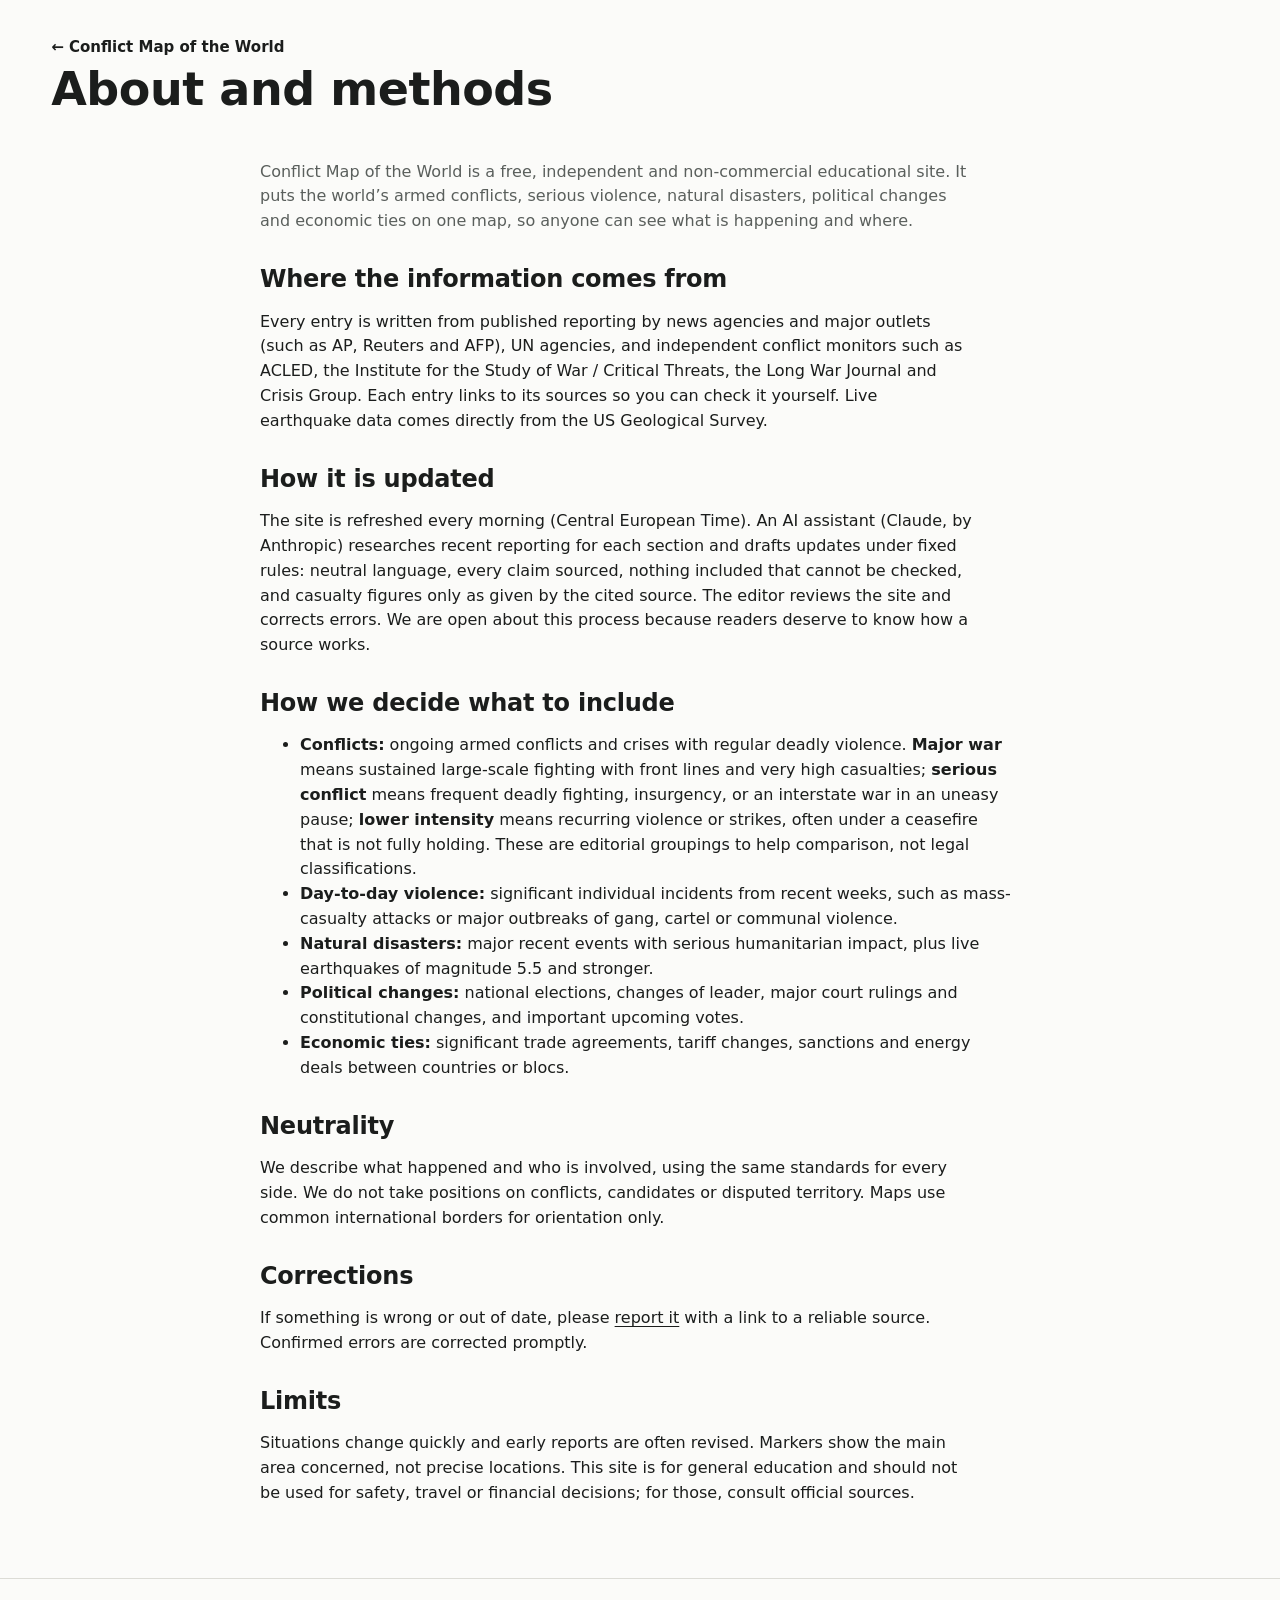
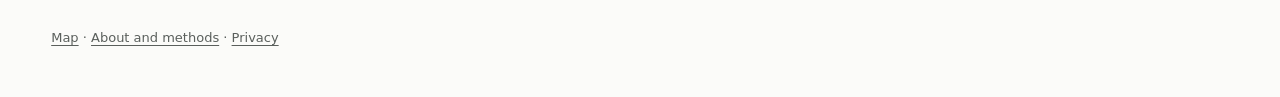
==== about.html @ ca09e101 "Launch Conflict Map of the World: five-tab site, seed data, Pages deploy Co-Authored-By: Claude Opus" ====
<!DOCTYPE html>
<html lang="en">
<head>
<meta charset="utf-8">
<meta name="viewport" content="width=device-width, initial-scale=1">
<meta http-equiv="Content-Security-Policy" content="default-src 'self'; style-src 'self'; img-src 'self' data:; object-src 'none'; base-uri 'self'; form-action 'none'">
<title>About and methods · Conflict Map of the World</title>
<link rel="icon" href="favicon.svg" type="image/svg+xml">
<link rel="stylesheet" href="assets/style.css">
</head>
<body>
<header class="band head"><div class="wrap"><p class="brand"><a href="./">← Conflict Map of the World</a></p><h1>About and methods</h1></div></header>
<main class="band"><div class="wrap doc">
<p class="lede">Conflict Map of the World is a free, independent and non-commercial educational site. It puts the world’s armed conflicts, serious violence, natural disasters, political changes and economic ties on one map, so anyone can see what is happening and where.</p>

<h2>Where the information comes from</h2>
<p>Every entry is written from published reporting by news agencies and major outlets (such as AP, Reuters and AFP), UN agencies, and independent conflict monitors such as ACLED, the Institute for the Study of War / Critical Threats, the Long War Journal and Crisis Group. Each entry links to its sources so you can check it yourself. Live earthquake data comes directly from the US Geological Survey.</p>

<h2>How it is updated</h2>
<p>The site is refreshed every morning (Central European Time). An AI assistant (Claude, by Anthropic) researches recent reporting for each section and drafts updates under fixed rules: neutral language, every claim sourced, nothing included that cannot be checked, and casualty figures only as given by the cited source. The editor reviews the site and corrects errors. We are open about this process because readers deserve to know how a source works.</p>

<h2>How we decide what to include</h2>
<ul>
<li><b>Conflicts:</b> ongoing armed conflicts and crises with regular deadly violence. <b>Major war</b> means sustained large-scale fighting with front lines and very high casualties; <b>serious conflict</b> means frequent deadly fighting, insurgency, or an interstate war in an uneasy pause; <b>lower intensity</b> means recurring violence or strikes, often under a ceasefire that is not fully holding. These are editorial groupings to help comparison, not legal classifications.</li>
<li><b>Day-to-day violence:</b> significant individual incidents from recent weeks, such as mass-casualty attacks or major outbreaks of gang, cartel or communal violence.</li>
<li><b>Natural disasters:</b> major recent events with serious humanitarian impact, plus live earthquakes of magnitude 5.5 and stronger.</li>
<li><b>Political changes:</b> national elections, changes of leader, major court rulings and constitutional changes, and important upcoming votes.</li>
<li><b>Economic ties:</b> significant trade agreements, tariff changes, sanctions and energy deals between countries or blocs.</li>
</ul>

<h2>Neutrality</h2>
<p>We describe what happened and who is involved, using the same standards for every side. We do not take positions on conflicts, candidates or disputed territory. Maps use common international borders for orientation only.</p>

<h2>Corrections</h2>
<p>If something is wrong or out of date, please <a href="https://github.com/LA5996/conflictmapoftheworld/issues/new" rel="noopener">report it</a> with a link to a reliable source. Confirmed errors are corrected promptly.</p>

<h2>Limits</h2>
<p>Situations change quickly and early reports are often revised. Markers show the main area concerned, not precise locations. This site is for general education and should not be used for safety, travel or financial decisions; for those, consult official sources.</p>
</div></main>
<footer class="band foot"><div class="wrap"><p class="small"><a href="./">Map</a> · <a href="about.html">About and methods</a> · <a href="privacy.html">Privacy</a></p></div></footer>
</body></html>
---- assets/style.css ----
/*
VOICE: a sober atlas from a newspaper graphics desk: factual, calm, nothing sensational.
IDEA: a printed world atlas plate with an index beneath it, one plate per topic.
PICTURE: a large world map; markers coloured by type, trade ties drawn as arcs.
COLOUR and TYPE: pale sea, warm grey land, one colour set per tab; system sans (no third-party fonts, for privacy).
LAYOUT: brand row, tabs, map + detail panel, filters, index table, footer with methods.
*/
:root{color-scheme:light dark;
--bg:light-dark(#fbfbf9,#111413);--ink:light-dark(#1b1d1c,#e9ebe8);--mute:light-dark(#5a5f5c,#9ea5a0);
--sea:light-dark(#e6eef0,#16201f);--land:light-dark(#d9d6cc,#2c332f);--edge:light-dark(#fbfbf9,#111413);
--rule:light-dark(#dcdcd6,#2b302d);--card:light-dark(#ffffff,#181c1a);--hover:light-dark(#f2f2ee,#1b201e);--sel:light-dark(#ecebe3,#222824);
--focus:light-dark(#1d5fd1,#7fb0ff);--grat:light-dark(#d3dee1,#1f2b2a)}
:root[data-theme=light]{color-scheme:light}:root[data-theme=dark]{color-scheme:dark}
*{box-sizing:border-box;min-width:0}
html{scroll-padding-top:16px}
body{margin:0;background:var(--bg);color:var(--ink);font:16px/1.55 system-ui,-apple-system,"Segoe UI",Roboto,"Helvetica Neue",Arial,sans-serif;overflow-x:clip}
h1,h2,h3{margin:0;text-wrap:balance;letter-spacing:-.01em}
h1{font-size:clamp(30px,4.2vw,46px);line-height:1.05;font-weight:800}
h2{font-size:24px;line-height:1.15;font-weight:800}
h3{font-size:20px;line-height:1.2;font-weight:750}
a{color:inherit;text-underline-offset:3px}
.skip{position:absolute;left:-999px;top:8px;background:var(--card);padding:8px 12px;border-radius:8px}
.skip:focus{left:8px}
.band{padding:clamp(18px,3vw,36px) max(4vw,16px)}
.wrap{max-width:1320px;margin:0 auto}
.head{padding-bottom:0}
.top{display:flex;flex-wrap:wrap;gap:12px 40px;align-items:end;justify-content:space-between}
.brand{margin:0 0 6px;font-weight:700;font-size:15px}
.brand a{text-decoration:none}
.lede{max-width:64ch;color:var(--mute);margin:10px 0 0}
.updated{text-align:right}
.updated span{display:block;font-size:13px;color:var(--mute)}
.updated b{font-size:20px}
.tabs{display:flex;gap:6px;overflow-x:auto;margin-top:20px;border-bottom:1px solid var(--rule);scrollbar-width:thin}
.tabs a{flex:none;display:flex;align-items:center;min-height:46px;padding:0 14px;text-decoration:none;font-weight:600;font-size:15px;color:var(--mute);border-bottom:3px solid transparent;margin-bottom:-1px}
.tabs a[aria-current=page]{color:var(--ink);border-bottom-color:var(--ink)}
.tabs a:hover{color:var(--ink)}
.grid{display:grid;grid-template-columns:minmax(0,1fr) 360px;gap:20px}
.mapbox{background:var(--sea);border-radius:14px;position:relative;overflow:hidden}
.fig{position:relative;aspect-ratio:1.9/1;min-height:240px}
.fig>svg{position:absolute;inset:0;width:100%;height:100%;cursor:grab;touch-action:none}
.fig>svg:active{cursor:grabbing}
.sphere{fill:var(--sea)}
.grat{fill:none;stroke:var(--grat);stroke-width:.6;vector-effect:non-scaling-stroke}
.land{fill:var(--land);stroke:var(--edge);stroke-width:.5;vector-effect:non-scaling-stroke}
.arc{fill:none;stroke-width:2;stroke-linecap:round;opacity:.75;vector-effect:non-scaling-stroke;pointer-events:none}
.arc.sel{stroke-width:3.5;opacity:1}
.mk{cursor:pointer;stroke:var(--card);outline:none}
.mk.sel{stroke:var(--ink)}
.mk:focus-visible{stroke:var(--focus)}
.qk{cursor:pointer;fill-opacity:.18;outline:none}
.qk.sel{fill-opacity:.5}
.end{pointer-events:none;stroke:var(--card)}
.halo{fill:none;opacity:.5;pointer-events:none;animation:pulse 2.4s ease-out infinite;transform-box:fill-box;transform-origin:center}
@keyframes pulse{0%{transform:scale(1);opacity:.55}100%{transform:scale(2.6);opacity:0}}
@media (prefers-reduced-motion:reduce){.halo{animation:none;opacity:0}}
.tip{position:absolute;pointer-events:none;background:var(--card);color:var(--ink);border:1px solid var(--rule);border-radius:8px;padding:6px 10px;font-size:13px;font-weight:600;white-space:nowrap;transform:translate(-50%,-130%);display:none;box-shadow:0 4px 14px rgb(0 0 0/.12)}
.zoom{position:absolute;right:10px;top:10px;display:flex;flex-direction:column;gap:6px}
.zoom button,.chip{font:inherit;font-size:15px;min-height:44px;min-width:44px;border:1px solid var(--rule);background:var(--card);color:var(--ink);border-radius:10px;cursor:pointer}
.zoom button{font-size:20px;font-weight:600;line-height:1}
.zoom .zr{font-size:14px}
button:focus-visible,input:focus-visible,tr:focus-visible,a:focus-visible{outline:3px solid var(--focus);outline-offset:2px}
.legend{position:absolute;left:12px;bottom:10px;background:color-mix(in srgb,var(--card) 88%,transparent);border-radius:10px;padding:8px 12px;font-size:13px;display:flex;gap:6px 14px;flex-wrap:wrap;max-width:calc(100% - 80px)}
.legend span{display:flex;gap:6px;align-items:center}
.dot{width:10px;height:10px;border-radius:50%;flex:none;display:inline-block}
.ring{width:11px;height:11px;border-radius:50%;flex:none;display:inline-block;border:2px solid currentColor}
.status{position:absolute;inset:auto 0 50% 0;text-align:center;color:var(--mute);font-size:14px;pointer-events:none;padding:0 20px}
.panel{background:var(--card);border:1px solid var(--rule);border-radius:14px;padding:20px;display:flex;flex-direction:column;gap:12px;align-self:start}
.panel p{margin:0}
.tag{display:inline-flex;gap:6px;align-items:center;font-size:13px;font-weight:600;padding:4px 10px;border-radius:99px;border:1px solid var(--rule);width:max-content;max-width:100%}
.facts{display:grid;grid-template-columns:auto minmax(0,1fr);gap:4px 14px;font-size:14px;margin:0}
.facts dt{color:var(--mute)}.facts dd{margin:0}
.src{font-size:14px;margin:0;padding-left:18px}
.src li{margin:2px 0}
.small{font-size:13px;color:var(--mute)}
.controls{display:flex;flex-wrap:wrap;gap:10px;align-items:center;margin-top:16px}
.chips{display:flex;flex-wrap:wrap;gap:8px}
.chip{padding:0 14px;display:inline-flex;gap:8px;align-items:center}
.chip[aria-pressed=true]{background:var(--ink);color:var(--bg);border-color:var(--ink)}
.search{flex:1 1 220px;max-width:340px;font:inherit;font-size:16px;min-height:44px;padding:0 14px;border:1px solid var(--rule);border-radius:10px;background:var(--card);color:var(--ink)}
.listsec{margin-top:34px}
table{width:100%;border-collapse:collapse;margin-top:12px;font-size:15px}
th{text-align:left;font-size:13px;color:var(--mute);font-weight:600;padding:8px 10px;border-bottom:1px solid var(--rule)}
td{padding:12px 10px;border-bottom:1px solid var(--rule);vertical-align:top}
tbody tr{cursor:pointer}
tbody tr:hover{background:var(--hover)}
tbody tr.sel{background:var(--sel)}
td.nm{font-weight:600}
td.nw{white-space:nowrap}
.empty{color:var(--mute);padding:20px 10px}
.live{margin-top:34px}
.quakes{list-style:none;padding:0;margin:12px 0 0;display:grid;grid-template-columns:repeat(auto-fill,minmax(260px,1fr));gap:8px}
.quakes li{border:1px solid var(--rule);border-radius:10px;background:var(--card)}
.quakes button{all:unset;box-sizing:border-box;display:flex;gap:12px;align-items:center;width:100%;padding:10px 12px;cursor:pointer;min-height:44px}
.quakes button:focus-visible{outline:3px solid var(--focus)}
.mag{font-weight:800;font-size:18px;min-width:3ch;text-align:right;font-variant-numeric:tabular-nums}
.foot{border-top:1px solid var(--rule);margin-top:20px}
.footgrid{display:grid;grid-template-columns:repeat(auto-fit,minmax(260px,1fr));gap:24px}
.footgrid p{margin:8px 0 0;color:var(--mute);font-size:15px;max-width:60ch}
.doc{max-width:760px}
.doc h2{margin-top:32px}
.doc p,.doc li{max-width:70ch}
@media(max-width:960px){.grid{grid-template-columns:minmax(0,1fr)}.updated{text-align:left}}
@media(max-width:600px){.fig{aspect-ratio:1.4/1}.legend{position:static;border-radius:0;max-width:none;font-size:12px;gap:6px 12px}
table{font-size:13px}.stack thead{display:none}.stack tr{display:grid;padding-block:10px;border-bottom:1px solid var(--rule)}.stack td{display:flow-root;border:0;padding:3px 0;padding-inline-start:6.5em;text-align:start}.stack td::before{content:attr(data-l);float:inline-start;width:6em;margin-inline-start:-6.5em;white-space:normal;color:var(--mute)}.stack td:empty{display:none}}
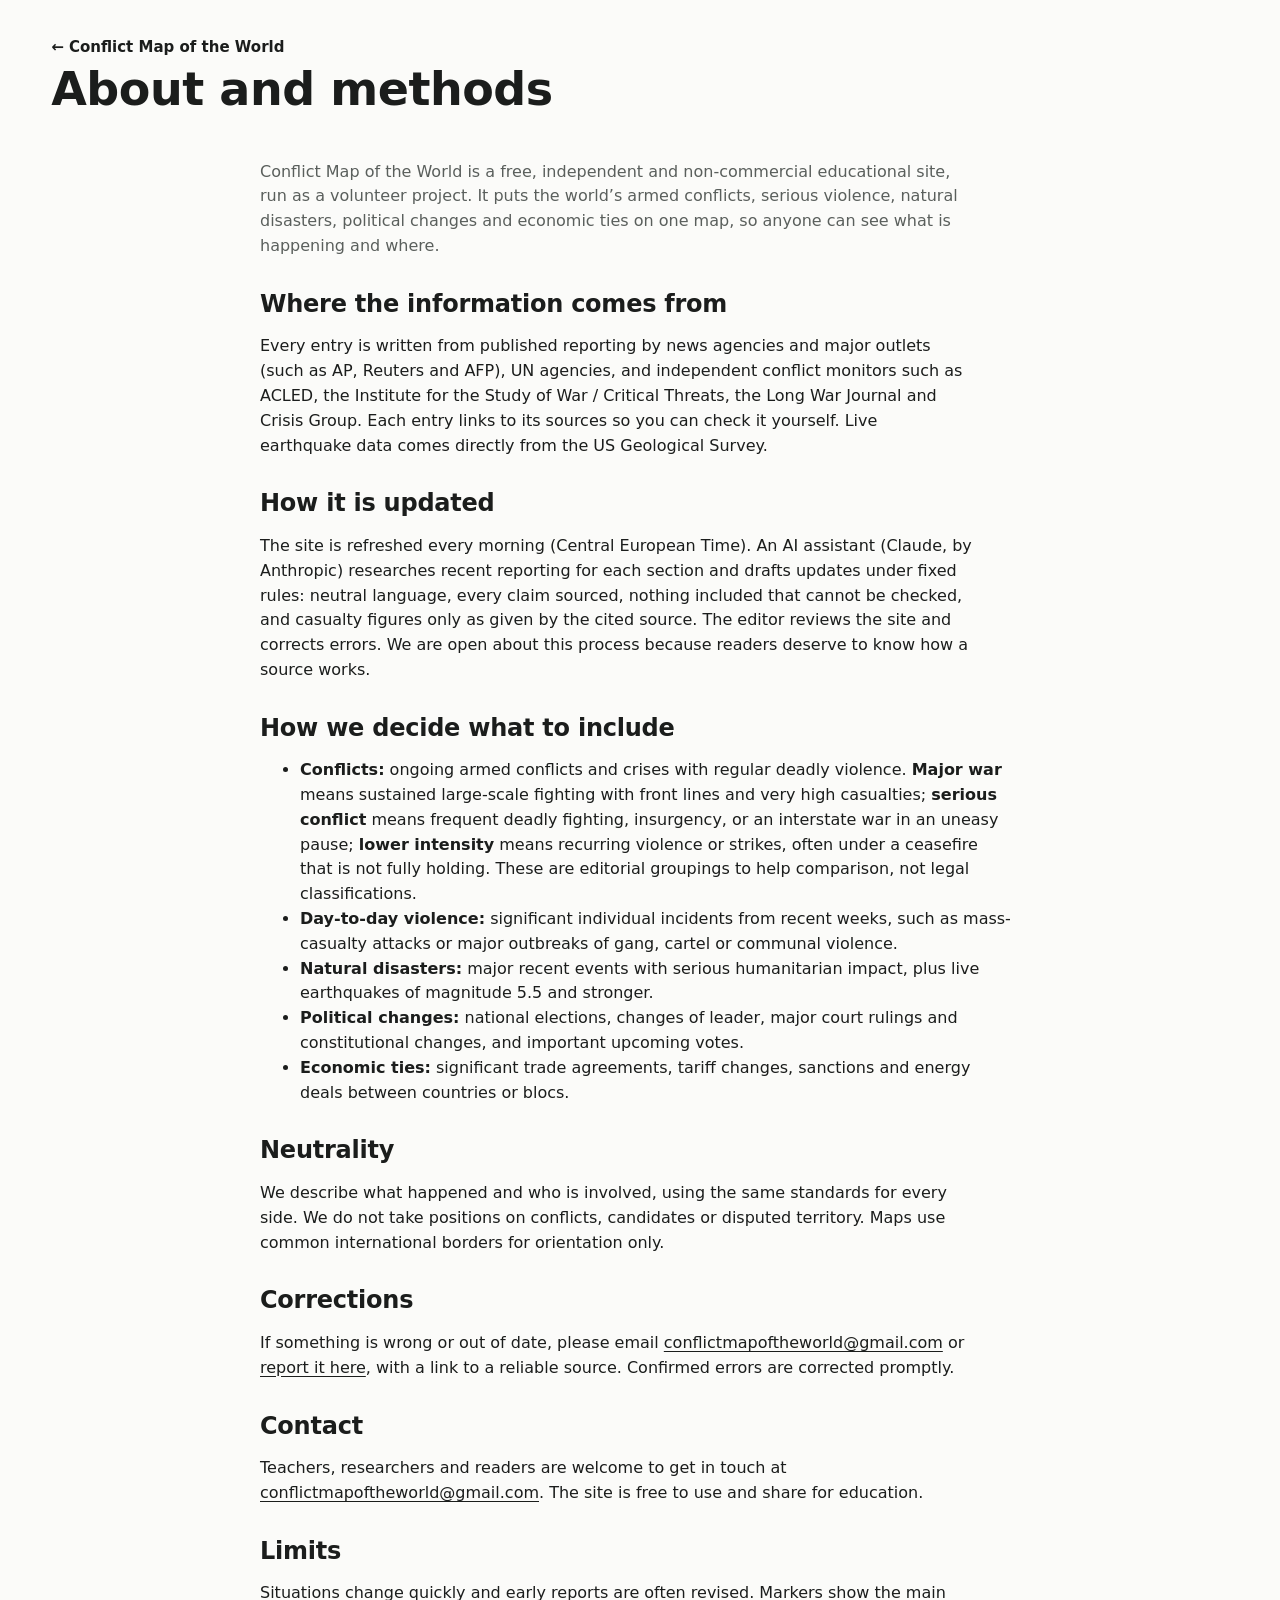
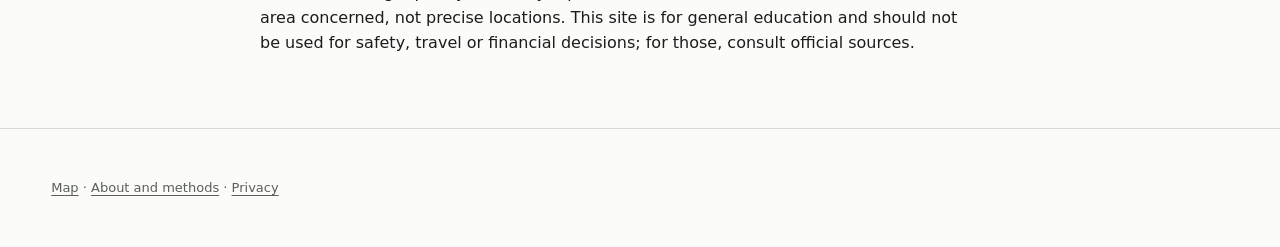
==== commit 6da14745: "Add project contact email; describe as volunteer project Co-Authored-By: Claude Opus 5.5 <noreply@an" ====
--- a/about.html
+++ b/about.html
@@ -11,7 +11,7 @@
 <body>
 <header class="band head"><div class="wrap"><p class="brand"><a href="./">← Conflict Map of the World</a></p><h1>About and methods</h1></div></header>
 <main class="band"><div class="wrap doc">
-<p class="lede">Conflict Map of the World is a free, independent and non-commercial educational site. It puts the world’s armed conflicts, serious violence, natural disasters, political changes and economic ties on one map, so anyone can see what is happening and where.</p>
+<p class="lede">Conflict Map of the World is a free, independent and non-commercial educational site, run as a volunteer project. It puts the world’s armed conflicts, serious violence, natural disasters, political changes and economic ties on one map, so anyone can see what is happening and where.</p>
 
 <h2>Where the information comes from</h2>
 <p>Every entry is written from published reporting by news agencies and major outlets (such as AP, Reuters and AFP), UN agencies, and independent conflict monitors such as ACLED, the Institute for the Study of War / Critical Threats, the Long War Journal and Crisis Group. Each entry links to its sources so you can check it yourself. Live earthquake data comes directly from the US Geological Survey.</p>
@@ -32,7 +32,10 @@
 <p>We describe what happened and who is involved, using the same standards for every side. We do not take positions on conflicts, candidates or disputed territory. Maps use common international borders for orientation only.</p>
 
 <h2>Corrections</h2>
-<p>If something is wrong or out of date, please <a href="https://github.com/LA5996/conflictmapoftheworld/issues/new" rel="noopener">report it</a> with a link to a reliable source. Confirmed errors are corrected promptly.</p>
+<p>If something is wrong or out of date, please email <a href="mailto:conflictmapoftheworld@gmail.com">conflictmapoftheworld@gmail.com</a> or <a href="https://github.com/LA5996/conflictmapoftheworld/issues/new" rel="noopener">report it here</a>, with a link to a reliable source. Confirmed errors are corrected promptly.</p>
+
+<h2>Contact</h2>
+<p>Teachers, researchers and readers are welcome to get in touch at <a href="mailto:conflictmapoftheworld@gmail.com">conflictmapoftheworld@gmail.com</a>. The site is free to use and share for education.</p>
 
 <h2>Limits</h2>
 <p>Situations change quickly and early reports are often revised. Markers show the main area concerned, not precise locations. This site is for general education and should not be used for safety, travel or financial decisions; for those, consult official sources.</p>
